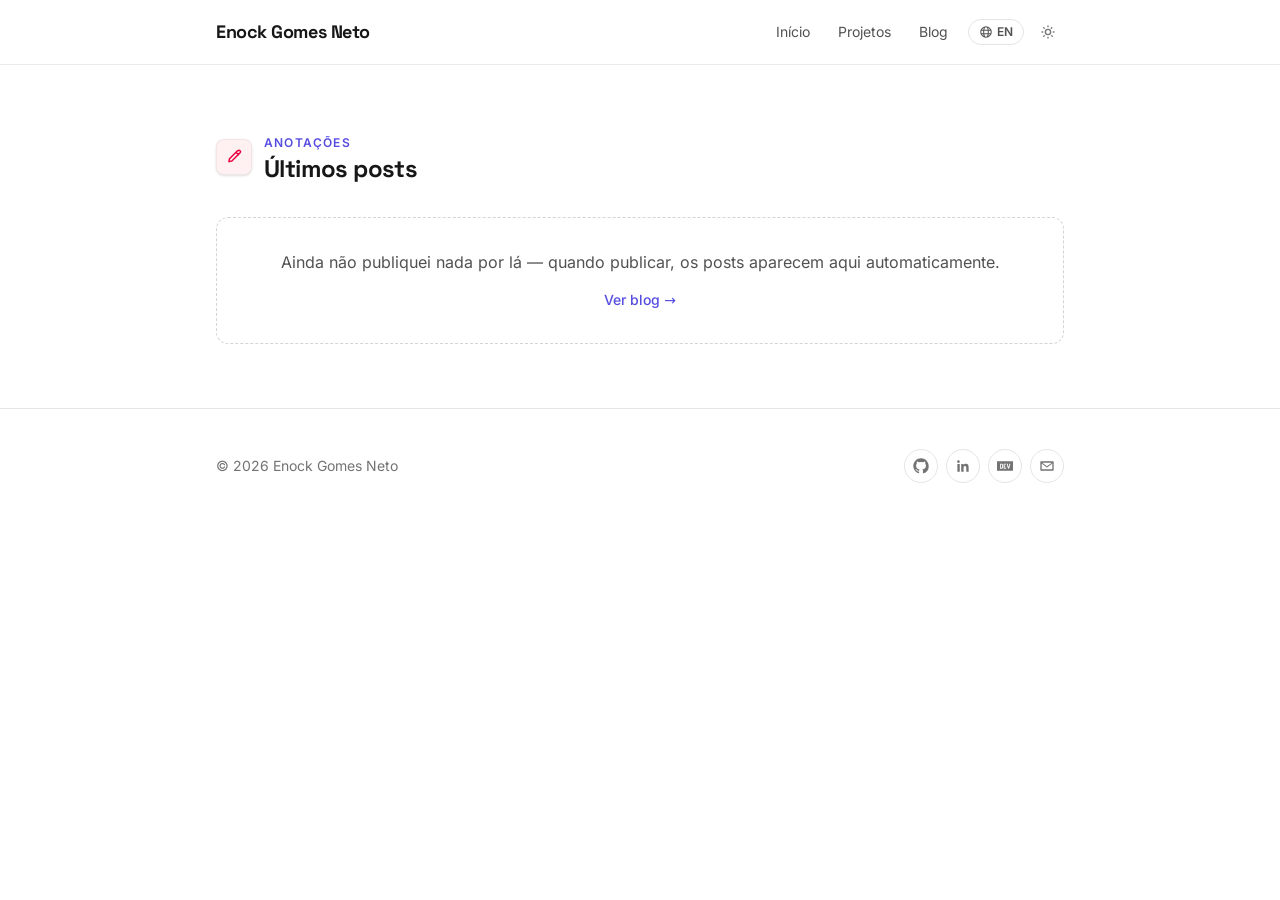
==== blog/index.html @ 39e0f2fa "Deploy from portfolio@a73ef502d7a053d2b38b566d6bc7d67a7b30d743 enocknt/portfolio@a73ef502d7a053d2b38" ====
<!DOCTYPE html><html lang="pt-BR"><head><meta charset="utf-8"><link rel="icon" type="image/svg+xml" href="/favicon.svg"><link rel="icon" href="/favicon.ico" sizes="any"><link rel="apple-touch-icon" href="/apple-touch-icon.png"><link rel="manifest" href="/manifest.json"><meta name="theme-color" content="#6C63FF"><meta name="viewport" content="width=device-width, initial-scale=1"><meta name="generator" content="Astro v7.0.9"><title>Últimos posts · Enock Gomes Neto</title><meta name="description" content="Engenheiro de Software com mais de 10 anos de experiência no desenvolvimento de soluções robustas em sistemas embarcados, Android, aplicações web e inteligência artificial. Atualmente atuo no desenvolvimento da TV 3.0 no Brasil, contribuindo para a próxima geração de interatividade e transmissão digital, baseada em padrões avançados e tecnologias de ponta."><link rel="canonical" href="https://enock.com.br/blog/"><link rel="alternate" hreflang="pt-BR" href="https://enock.com.br/blog/"><link rel="alternate" hreflang="en" href="https://enock.com.br/en/blog"><link rel="alternate" hreflang="x-default" href="https://enock.com.br/blog/"><meta property="og:type" content="website"><meta property="og:title" content="Últimos posts · Enock Gomes Neto"><meta property="og:description" content="Engenheiro de Software com mais de 10 anos de experiência no desenvolvimento de soluções robustas em sistemas embarcados, Android, aplicações web e inteligência artificial. Atualmente atuo no desenvolvimento da TV 3.0 no Brasil, contribuindo para a próxima geração de interatividade e transmissão digital, baseada em padrões avançados e tecnologias de ponta."><meta property="og:url" content="https://enock.com.br/"><meta property="og:image" content="https://enock.com.br/og-image.png"><meta property="og:image:width" content="1200"><meta property="og:image:height" content="630"><meta property="og:locale" content="pt_BR"><meta property="og:locale:alternate" content="en_US"><meta name="twitter:card" content="summary_large_image"><meta name="twitter:title" content="Últimos posts · Enock Gomes Neto"><meta name="twitter:description" content="Engenheiro de Software com mais de 10 anos de experiência no desenvolvimento de soluções robustas em sistemas embarcados, Android, aplicações web e inteligência artificial. Atualmente atuo no desenvolvimento da TV 3.0 no Brasil, contribuindo para a próxima geração de interatividade e transmissão digital, baseada em padrões avançados e tecnologias de ponta."><meta name="twitter:image" content="https://enock.com.br/og-image.png"><script type="application/ld+json">{"@context":"https://schema.org","@type":"Person","name":"Enock Gomes Neto","jobTitle":"Engenheiro de Software Master","description":"Engenheiro de Software com mais de 10 anos de experiência no desenvolvimento de soluções robustas em sistemas embarcados, Android, aplicações web e inteligência artificial. Atualmente atuo no desenvolvimento da TV 3.0 no Brasil, contribuindo para a próxima geração de interatividade e transmissão digital, baseada em padrões avançados e tecnologias de ponta.","url":"https://enock.com.br","image":"https://enock.com.br/avatar.webp","knowsAbout":["TV 3.0","Radiodifusão Digital","Sistemas Embarcados","Middleware Ginga","ATSC 3.0","ISDB-T","Android (NDK)","C++","Linux Embarcado","GStreamer","FFmpeg","Inteligência Artificial"],"worksFor":{"@type":"Organization","name":"MoPA Embedded Systems"},"alumniOf":[{"@type":"EducationalOrganization","name":"Universidade Federal do Rio Grande do Norte"},{"@type":"EducationalOrganization","name":"Universidade Estácio de Sá"},{"@type":"EducationalOrganization","name":"Descomplica Faculdade Digital"},{"@type":"EducationalOrganization","name":"Instituto Federal de Educação, Ciência e Tecnologia do Rio Grande do Norte"}],"sameAs":["https://github.com/enocknt","https://www.linkedin.com/in/enocknt/","https://dev.to/enocknt"],"address":{"@type":"PostalAddress","addressLocality":"Natal","addressRegion":"RN","addressCountry":"BR"}}</script><script type="application/ld+json">{"@context":"https://schema.org","@type":"WebSite","name":"Enock Gomes Neto","url":"https://enock.com.br","inLanguage":"pt-BR","author":{"@type":"Person","name":"Enock Gomes Neto","url":"https://enock.com.br"}}</script><script>
      const stored = localStorage.getItem('theme');
      const prefersDark = window.matchMedia('(prefers-color-scheme: dark)').matches;
      if (stored === 'dark' || (!stored && prefersDark)) {
        document.documentElement.classList.add('dark');
      }
    </script><link rel="stylesheet" href="/_astro/Layout.2CP1ScpZ.css"></head><body class="bg-white text-neutral-900 antialiased dark:bg-neutral-950 dark:text-neutral-100 transition-colors"><a href="#main-content" class="sr-only focus:not-sr-only focus:fixed focus:top-4 focus:left-4 focus:z-50 focus:rounded-full focus:bg-accent-500 focus:px-5 focus:py-2.5 focus:text-sm focus:font-medium focus:text-white">Pular para o conteúdo</a><header class="sticky top-0 z-50 border-b border-neutral-200/80 bg-white/75 backdrop-blur-md dark:border-neutral-800/80 dark:bg-neutral-950/75"><div class="mx-auto flex max-w-4xl items-center justify-between px-6 py-4"><a href="/" class="shrink-0 font-display text-lg font-bold tracking-tight whitespace-nowrap"><span class="sm:hidden">Enock</span><span class="hidden sm:inline">Enock Gomes Neto</span></a><nav class="flex items-center gap-1 text-sm"><a href="/" class="rounded-full px-3 py-1.5 transition-colors text-neutral-600 hover:bg-neutral-100 dark:text-neutral-400 dark:hover:bg-neutral-900">Início</a><a href="/projetos" class="rounded-full px-3 py-1.5 transition-colors text-neutral-600 hover:bg-neutral-100 dark:text-neutral-400 dark:hover:bg-neutral-900">Projetos</a><a href="/blog" class="rounded-full px-3 py-1.5 transition-colors text-neutral-600 hover:bg-neutral-100 dark:text-neutral-400 dark:hover:bg-neutral-900">Blog</a><a href="/en/blog" class="ml-1 flex items-center gap-1 rounded-full border border-neutral-200 px-2.5 py-1 text-xs font-semibold text-neutral-600 transition-colors hover:border-accent-300 hover:text-accent-600 dark:border-neutral-800 dark:text-neutral-400 dark:hover:border-accent-800 dark:hover:text-accent-400"><svg xmlns="http://www.w3.org/2000/svg" viewBox="0 0 24 24" fill="none" stroke="currentColor" stroke-width="1.75" class="h-3.5 w-3.5"><path stroke-linecap="round" stroke-linejoin="round" d="M12 21a9 9 0 1 0 0-18 9 9 0 0 0 0 18Zm0 0c-2.2 0-4-4.03-4-9s1.8-9 4-9 4 4.03 4 9-1.8 9-4 9ZM3.3 9h17.4M3.3 15h17.4"></path></svg>EN</a><button id="theme-toggle" type="button" aria-label="Alternar tema" class="ml-1 cursor-pointer rounded-full p-2 text-neutral-500 hover:bg-neutral-100 dark:text-neutral-400 dark:hover:bg-neutral-900"><svg xmlns="http://www.w3.org/2000/svg" viewBox="0 0 24 24" fill="none" stroke="currentColor" stroke-width="2" class="h-4 w-4 dark:hidden"><path stroke-linecap="round" stroke-linejoin="round" d="M12 3v1m0 16v1m9-9h-1M4 12H3m15.36 6.36-.7-.7M6.34 6.34l-.7-.7m12.02 0-.7.7M6.34 17.66l-.7.7M16 12a4 4 0 1 1-8 0 4 4 0 0 1 8 0Z"></path></svg><svg xmlns="http://www.w3.org/2000/svg" viewBox="0 0 24 24" fill="none" stroke="currentColor" stroke-width="2" class="hidden h-4 w-4 dark:block"><path stroke-linecap="round" stroke-linejoin="round" d="M21 12.79A9 9 0 1 1 11.21 3 7 7 0 0 0 21 12.79Z"></path></svg></button></nav></div></header><script>
  document.getElementById('theme-toggle')?.addEventListener('click', () => {
    const isDark = document.documentElement.classList.toggle('dark');
    localStorage.setItem('theme', isDark ? 'dark' : 'light');
  });
</script><main id="main-content" class="mx-auto max-w-4xl px-6 py-12 sm:py-16"><div class="flex items-center gap-3"><span class="flex h-9 w-9 shrink-0 items-center justify-center rounded-lg shadow-sm ring-1 ring-inset ring-black/5 dark:ring-white/10 bg-rose-50 text-rose-600 dark:bg-rose-900/30 dark:text-rose-400"><svg xmlns="http://www.w3.org/2000/svg" viewBox="0 0 24 24" fill="none" stroke="currentColor" stroke-width="1.75" stroke-linecap="round" stroke-linejoin="round" class="h-5 w-5"><path d="M16.86 4.49a1.75 1.75 0 0 1 2.475 2.474l-9.9 9.9-3.535.707.707-3.536 9.9-9.9Z M14.75 6.6l2.65 2.65"></path></svg></span><div><span class="text-xs font-semibold uppercase tracking-widest text-accent-600 dark:text-accent-400">Anotações</span><h1 class="font-display text-2xl font-bold tracking-tight">Últimos posts</h1></div></div><div class="mt-8 rounded-xl border border-dashed border-neutral-300 p-8 text-center dark:border-neutral-700"><p class="text-neutral-600 dark:text-neutral-400">Ainda não publiquei nada por lá — quando publicar, os posts aparecem aqui automaticamente.</p><a href="https://dev.to/enocknt" target="_blank" rel="noopener" class="mt-4 inline-flex items-center gap-1.5 text-sm font-medium text-accent-600 hover:text-accent-700 dark:text-accent-400">Ver blog →</a></div></main><footer class="border-t border-neutral-200 dark:border-neutral-800"><div class="mx-auto flex max-w-4xl flex-col items-center gap-4 px-6 py-10 text-sm text-neutral-500 dark:text-neutral-400 sm:flex-row sm:justify-between"><p>© 2026 Enock Gomes Neto</p><div class="flex items-center gap-2 "><a href="https://github.com/enocknt" target="_blank" rel="me noopener" aria-label="GitHub" class="flex cursor-pointer items-center justify-center rounded-full border border-neutral-200 p-2 text-neutral-500 transition-all hover:-translate-y-0.5 hover:scale-110 hover:border-accent-300 hover:bg-accent-50 hover:text-accent-600 dark:border-neutral-800 dark:text-neutral-400 dark:hover:border-accent-800 dark:hover:bg-accent-900/30 dark:hover:text-accent-400"><svg xmlns="http://www.w3.org/2000/svg" viewBox="0 0 24 24" fill="currentColor" class="h-4 w-4"><path d="M12 .5C5.65.5.5 5.65.5 12c0 5.09 3.29 9.4 7.86 10.93.57.1.78-.25.78-.55 0-.27-.01-1.17-.02-2.12-3.2.7-3.88-1.36-3.88-1.36-.52-1.34-1.28-1.7-1.28-1.7-1.04-.72.08-.7.08-.7 1.16.08 1.77 1.2 1.77 1.2 1.03 1.78 2.7 1.26 3.36.96.1-.75.4-1.26.73-1.55-2.55-.29-5.24-1.28-5.24-5.7 0-1.26.45-2.29 1.19-3.09-.12-.29-.52-1.46.11-3.05 0 0 .97-.31 3.18 1.18a11 11 0 0 1 5.8 0c2.2-1.49 3.17-1.18 3.17-1.18.63 1.6.23 2.76.11 3.05.74.8 1.19 1.83 1.19 3.09 0 4.43-2.7 5.4-5.27 5.69.42.36.78 1.08.78 2.18 0 1.57-.01 2.83-.01 3.22 0 .3.2.66.79.55A10.52 10.52 0 0 0 23.5 12C23.5 5.65 18.35.5 12 .5Z"></path></svg></a><a href="https://www.linkedin.com/in/enocknt/" target="_blank" rel="me noopener" aria-label="LinkedIn" class="flex cursor-pointer items-center justify-center rounded-full border border-neutral-200 p-2 text-neutral-500 transition-all hover:-translate-y-0.5 hover:scale-110 hover:border-accent-300 hover:bg-accent-50 hover:text-accent-600 dark:border-neutral-800 dark:text-neutral-400 dark:hover:border-accent-800 dark:hover:bg-accent-900/30 dark:hover:text-accent-400"><svg xmlns="http://www.w3.org/2000/svg" viewBox="0 0 24 24" fill="currentColor" class="h-4 w-4"><path d="M20.45 20.45h-3.56v-5.57c0-1.33-.03-3.04-1.85-3.04-1.86 0-2.14 1.45-2.14 2.94v5.67H9.34V9h3.42v1.56h.05c.48-.9 1.64-1.85 3.38-1.85 3.6 0 4.27 2.37 4.27 5.46v6.28ZM5.34 7.43a2.07 2.07 0 1 1 0-4.13 2.07 2.07 0 0 1 0 4.13ZM7.12 20.45H3.56V9h3.56v11.45Z"></path></svg></a><a href="https://dev.to/enocknt" target="_blank" rel="me noopener" aria-label="Blog" class="flex cursor-pointer items-center justify-center rounded-full border border-neutral-200 p-2 text-neutral-500 transition-all hover:-translate-y-0.5 hover:scale-110 hover:border-accent-300 hover:bg-accent-50 hover:text-accent-600 dark:border-neutral-800 dark:text-neutral-400 dark:hover:border-accent-800 dark:hover:bg-accent-900/30 dark:hover:text-accent-400"><svg xmlns="http://www.w3.org/2000/svg" viewBox="0 0 24 24" fill="currentColor" class="h-4 w-4"><path d="M7.42 10.05c-.18-.16-.46-.23-.84-.23H6l.02 2.44.04 2.45.56-.02c.41 0 .63-.07.83-.26.24-.24.26-.36.26-2.2 0-1.91-.02-1.96-.29-2.18zM0 4.94v14.12h24V4.94H0zM8.56 15.3c-.44.58-1.06.77-2.53.77H4.71V8.53h1.4c1.67 0 2.16.18 2.6.9.27.43.29.6.32 2.57.05 2.23-.02 2.73-.47 3.3zm5.09-5.47h-2.47v1.77h1.52v1.28l-.72.04-.75.03v1.77l1.22.03 1.2.04v1.28h-1.6c-1.53 0-1.6-.01-1.87-.3l-.3-.28v-3.16c0-3.02.01-3.18.25-3.48.23-.31.25-.31 1.88-.31h1.64v1.3zm4.68 5.45c-.17.43-.64.79-1 .79-.18 0-.45-.15-.67-.39-.32-.32-.45-.63-.82-2.08l-.9-3.39-.45-1.67h.76c.4 0 .75.02.75.05 0 .06 1.16 4.54 1.26 4.83.04.15.32-.7.73-2.3l.66-2.52.74-.04c.4-.02.73 0 .73.04 0 .14-1.67 6.38-1.8 6.68z"></path></svg></a><button type="button" aria-label="E-mail" data-email-open data-email-user="enocknt" data-email-domain="gmail.com" class="flex cursor-pointer items-center justify-center rounded-full border border-neutral-200 p-2 text-neutral-500 transition-all hover:-translate-y-0.5 hover:scale-110 hover:border-accent-300 hover:bg-accent-50 hover:text-accent-600 dark:border-neutral-800 dark:text-neutral-400 dark:hover:border-accent-800 dark:hover:bg-accent-900/30 dark:hover:text-accent-400"><svg xmlns="http://www.w3.org/2000/svg" viewBox="0 0 24 24" fill="currentColor" class="h-4 w-4"><path d="M3 5h18a1 1 0 0 1 1 1v12a1 1 0 0 1-1 1H3a1 1 0 0 1-1-1V6a1 1 0 0 1 1-1Zm1.7 2 7.3 5.5L19.3 7H4.7Zm-.7 1.4V17h16V8.4l-7.4 5.6a1 1 0 0 1-1.2 0L4 8.4Z"></path></svg></button></div></div></footer><button id="back-to-top" type="button" aria-label="Back to top" class="fixed bottom-6 right-6 z-40 flex h-10 w-10 translate-y-4 cursor-pointer items-center justify-center rounded-full opacity-0 shadow-lg transition-all duration-300 pointer-events-none bg-neutral-900 text-white dark:bg-white dark:text-neutral-900"><svg xmlns="http://www.w3.org/2000/svg" viewBox="0 0 24 24" fill="none" stroke="currentColor" stroke-width="2" stroke-linecap="round" stroke-linejoin="round" class="h-4 w-4"><path d="M12 19V5m0 0-6 6m6-6 6 6"></path></svg></button><script>
  const btn = document.getElementById('back-to-top');
  if (btn) {
    const toggle = () => {
      const show = window.scrollY > 480;
      btn.classList.toggle('opacity-0', !show);
      btn.classList.toggle('pointer-events-none', !show);
      btn.classList.toggle('translate-y-4', !show);
      btn.classList.toggle('translate-y-0', show);
    };
    window.addEventListener('scroll', toggle, { passive: true });
    toggle();
    btn.addEventListener('click', () => window.scrollTo({ top: 0, behavior: 'smooth' }));
  }
</script><script>
      const revealEls = document.querySelectorAll('[data-reveal]');
      if ('IntersectionObserver' in window && revealEls.length) {
        const observer = new IntersectionObserver(
          (entries) => {
            for (const entry of entries) {
              if (entry.isIntersecting) {
                entry.target.classList.add('is-visible');
                observer.unobserve(entry.target);
              }
            }
          },
          { threshold: 0.1, rootMargin: '0px 0px -60px 0px' }
        );
        revealEls.forEach((el) => observer.observe(el));
      } else {
        revealEls.forEach((el) => el.classList.add('is-visible'));
      }
    </script><script>
      // Email is never written into the HTML as a plain mailto: link (keeps it out of
      // static-scraper reach) — it's assembled from data attributes only on click.
      document.querySelectorAll('[data-email-open]').forEach((el) => {
        el.addEventListener('click', () => {
          const user = el.getAttribute('data-email-user');
          const domain = el.getAttribute('data-email-domain');
          if (user && domain) window.location.href = `mailto:${user}@${domain}`;
        });
      });
    </script><script>(function(){const domain = "enock.com.br";

      // Only count visits on the real production domain, not local dev/preview builds.
      if (location.hostname === domain) {
        const s = document.createElement('script');
        s.async = true;
        s.src = '//gc.zgo.at/count.js';
        s.setAttribute('data-goatcounter', 'https://enocknt.goatcounter.com/count');
        document.body.appendChild(s);
      }
    })();</script></body></html>
---- _astro/Layout.2CP1ScpZ.css ----
/*! tailwindcss v4.3.2 | MIT License | https://tailwindcss.com */
@layer properties{@supports (((-webkit-hyphens:none)) and (not (margin-trim:inline))) or ((-moz-orient:inline) and (not (color:rgb(from red r g b)))){*,:before,:after,::backdrop{--tw-translate-x:0;--tw-translate-y:0;--tw-translate-z:0;--tw-space-y-reverse:0;--tw-border-style:solid;--tw-gradient-position:initial;--tw-gradient-from:#0000;--tw-gradient-via:#0000;--tw-gradient-to:#0000;--tw-gradient-stops:initial;--tw-gradient-via-stops:initial;--tw-gradient-from-position:0%;--tw-gradient-via-position:50%;--tw-gradient-to-position:100%;--tw-leading:initial;--tw-font-weight:initial;--tw-tracking:initial;--tw-shadow:0 0 #0000;--tw-shadow-color:initial;--tw-shadow-alpha:100%;--tw-inset-shadow:0 0 #0000;--tw-inset-shadow-color:initial;--tw-inset-shadow-alpha:100%;--tw-ring-color:initial;--tw-ring-shadow:0 0 #0000;--tw-inset-ring-color:initial;--tw-inset-ring-shadow:0 0 #0000;--tw-ring-inset:initial;--tw-ring-offset-width:0px;--tw-ring-offset-color:#fff;--tw-ring-offset-shadow:0 0 #0000;--tw-outline-style:solid;--tw-blur:initial;--tw-brightness:initial;--tw-contrast:initial;--tw-grayscale:initial;--tw-hue-rotate:initial;--tw-invert:initial;--tw-opacity:initial;--tw-saturate:initial;--tw-sepia:initial;--tw-drop-shadow:initial;--tw-drop-shadow-color:initial;--tw-drop-shadow-alpha:100%;--tw-drop-shadow-size:initial;--tw-backdrop-blur:initial;--tw-backdrop-brightness:initial;--tw-backdrop-contrast:initial;--tw-backdrop-grayscale:initial;--tw-backdrop-hue-rotate:initial;--tw-backdrop-invert:initial;--tw-backdrop-opacity:initial;--tw-backdrop-saturate:initial;--tw-backdrop-sepia:initial;--tw-duration:initial;--tw-scale-x:1;--tw-scale-y:1;--tw-scale-z:1}}}@layer theme{:root,:host{--font-sans:"Inter Variable", ui-sans-serif, system-ui, sans-serif;--font-mono:ui-monospace, SFMono-Regular, Menlo, Monaco, Consolas, "Liberation Mono", "Courier New", monospace;--color-amber-50:oklch(98.7% .022 95.277);--color-amber-400:oklch(82.8% .189 84.429);--color-amber-500:oklch(76.9% .188 70.08);--color-amber-600:oklch(66.6% .179 58.318);--color-amber-900:oklch(41.4% .112 45.904);--color-emerald-50:oklch(97.9% .021 166.113);--color-emerald-200:oklch(90.5% .093 164.15);--color-emerald-300:oklch(84.5% .143 164.978);--color-emerald-400:oklch(76.5% .177 163.223);--color-emerald-600:oklch(59.6% .145 163.225);--color-emerald-700:oklch(50.8% .118 165.612);--color-emerald-800:oklch(43.2% .095 166.913);--color-emerald-900:oklch(37.8% .077 168.94);--color-sky-50:oklch(97.7% .013 236.62);--color-sky-300:oklch(82.8% .111 230.318);--color-sky-400:oklch(74.6% .16 232.661);--color-sky-500:oklch(68.5% .169 237.323);--color-sky-600:oklch(58.8% .158 241.966);--color-sky-900:oklch(39.1% .09 240.876);--color-violet-50:oklch(96.9% .016 293.756);--color-violet-400:oklch(70.2% .183 293.541);--color-violet-600:oklch(54.1% .281 293.009);--color-violet-900:oklch(38% .189 293.745);--color-rose-50:oklch(96.9% .015 12.422);--color-rose-200:oklch(89.2% .058 10.001);--color-rose-400:oklch(71.2% .194 13.428);--color-rose-600:oklch(58.6% .253 17.585);--color-rose-800:oklch(45.5% .188 13.697);--color-rose-900:oklch(41% .159 10.272);--color-neutral-100:oklch(97% 0 0);--color-neutral-200:oklch(92.2% 0 0);--color-neutral-300:oklch(87% 0 0);--color-neutral-400:oklch(70.8% 0 0);--color-neutral-500:oklch(55.6% 0 0);--color-neutral-600:oklch(43.9% 0 0);--color-neutral-700:oklch(37.1% 0 0);--color-neutral-800:oklch(26.9% 0 0);--color-neutral-900:oklch(20.5% 0 0);--color-neutral-950:oklch(14.5% 0 0);--color-black:#000;--color-white:#fff;--spacing:.25rem;--container-md:28rem;--container-xl:36rem;--container-2xl:42rem;--container-4xl:56rem;--text-xs:.75rem;--text-xs--line-height:calc(1 / .75);--text-sm:.875rem;--text-sm--line-height:calc(1.25 / .875);--text-lg:1.125rem;--text-lg--line-height:calc(1.75 / 1.125);--text-2xl:1.5rem;--text-2xl--line-height:calc(2 / 1.5);--text-4xl:2.25rem;--text-4xl--line-height:calc(2.5 / 2.25);--text-5xl:3rem;--text-5xl--line-height:1;--text-6xl:3.75rem;--text-6xl--line-height:1;--font-weight-medium:500;--font-weight-semibold:600;--font-weight-bold:700;--tracking-tight:-.025em;--tracking-widest:.1em;--leading-relaxed:1.625;--radius-md:.375rem;--radius-lg:.5rem;--radius-xl:.75rem;--blur-md:12px;--blur-xl:24px;--blur-3xl:64px;--default-transition-duration:.15s;--default-transition-timing-function:cubic-bezier(.4, 0, .2, 1);--default-font-family:var(--font-sans);--default-mono-font-family:var(--font-mono);--font-display:"Space Grotesk Variable", ui-sans-serif, system-ui, sans-serif;--color-accent-50:#f2f1fe;--color-accent-200:#cbc7fb;--color-accent-300:#a89ff7;--color-accent-400:#8b7ff5;--color-accent-500:#6c63ff;--color-accent-600:#564ce0;--color-accent-700:#453ab3;--color-accent-800:#362e8a;--color-accent-900:#292266}}@layer base{*,:after,:before,::backdrop{box-sizing:border-box;border:0 solid;margin:0;padding:0}::file-selector-button{box-sizing:border-box;border:0 solid;margin:0;padding:0}html,:host{-webkit-text-size-adjust:100%;tab-size:4;line-height:1.5;font-family:var(--default-font-family,ui-sans-serif, system-ui, sans-serif, "Apple Color Emoji", "Segoe UI Emoji", "Segoe UI Symbol", "Noto Color Emoji");font-feature-settings:var(--default-font-feature-settings,normal);font-variation-settings:var(--default-font-variation-settings,normal);-webkit-tap-highlight-color:transparent}hr{height:0;color:inherit;border-top-width:1px}abbr:where([title]){text-decoration:underline dotted}h1,h2,h3,h4,h5,h6{font-size:inherit;font-weight:inherit}a{color:inherit;-webkit-text-decoration:inherit;-webkit-text-decoration:inherit;-webkit-text-decoration:inherit;text-decoration:inherit}b,strong{font-weight:bolder}code,kbd,samp,pre{font-family:var(--default-mono-font-family,ui-monospace, SFMono-Regular, Menlo, Monaco, Consolas, "Liberation Mono", "Courier New", monospace);font-feature-settings:var(--default-mono-font-feature-settings,normal);font-variation-settings:var(--default-mono-font-variation-settings,normal);font-size:1em}small{font-size:80%}sub,sup{vertical-align:baseline;font-size:75%;line-height:0;position:relative}sub{bottom:-.25em}sup{top:-.5em}table{text-indent:0;border-color:inherit;border-collapse:collapse}:-moz-focusring{outline:auto}progress{vertical-align:baseline}summary{display:list-item}ol,ul,menu{list-style:none}img,svg,video,canvas,audio,iframe,embed,object{vertical-align:middle;display:block}img,video{max-width:100%;height:auto}button,input,select,optgroup,textarea{font:inherit;font-feature-settings:inherit;font-variation-settings:inherit;letter-spacing:inherit;color:inherit;opacity:1;background-color:#0000;border-radius:0}::file-selector-button{font:inherit;font-feature-settings:inherit;font-variation-settings:inherit;letter-spacing:inherit;color:inherit;opacity:1;background-color:#0000;border-radius:0}:where(select:is([multiple],[size])) optgroup{font-weight:bolder}:where(select:is([multiple],[size])) optgroup option{padding-inline-start:20px}::file-selector-button{margin-inline-end:4px}::placeholder{opacity:1}@supports (not ((-webkit-appearance:-apple-pay-button))) or (contain-intrinsic-size:1px){::placeholder{color:currentColor}@supports (color:color-mix(in lab, red, red)){::placeholder{color:color-mix(in oklab, currentcolor 50%, transparent)}}}textarea{resize:vertical}::-webkit-search-decoration{-webkit-appearance:none}::-webkit-date-and-time-value{min-height:1lh;text-align:inherit}::-webkit-datetime-edit{display:inline-flex}::-webkit-datetime-edit-fields-wrapper{padding:0}::-webkit-datetime-edit{padding-block:0}::-webkit-datetime-edit-year-field{padding-block:0}::-webkit-datetime-edit-month-field{padding-block:0}::-webkit-datetime-edit-day-field{padding-block:0}::-webkit-datetime-edit-hour-field{padding-block:0}::-webkit-datetime-edit-minute-field{padding-block:0}::-webkit-datetime-edit-second-field{padding-block:0}::-webkit-datetime-edit-millisecond-field{padding-block:0}::-webkit-datetime-edit-meridiem-field{padding-block:0}::-webkit-calendar-picker-indicator{line-height:1}:-moz-ui-invalid{box-shadow:none}button,input:where([type=button],[type=reset],[type=submit]){appearance:button}::file-selector-button{appearance:button}::-webkit-inner-spin-button{height:auto}::-webkit-outer-spin-button{height:auto}[hidden]:where(:not([hidden=until-found])){display:none!important}}@layer components;@layer utilities{.pointer-events-none{pointer-events:none}.sr-only{clip-path:inset(50%);white-space:nowrap;border-width:0;width:1px;height:1px;margin:-1px;padding:0;position:absolute;overflow:hidden}.absolute{position:absolute}.fixed{position:fixed}.relative{position:relative}.static{position:static}.sticky{position:sticky}.-inset-2{inset:calc(var(--spacing) * -2)}.inset-0{inset:0}.-top-20{top:calc(var(--spacing) * -20)}.top-0{top:0}.top-1\.5{top:calc(var(--spacing) * 1.5)}.top-10{top:calc(var(--spacing) * 10)}.right-0{right:0}.right-6{right:calc(var(--spacing) * 6)}.bottom-0{bottom:0}.bottom-6{bottom:calc(var(--spacing) * 6)}.-left-\[7px\]{left:-7px}.left-0{left:0}.-z-10{z-index:calc(10 * -1)}.z-40{z-index:40}.z-50{z-index:50}.mx-auto{margin-inline:auto}.mt-0\.5{margin-top:calc(var(--spacing) * .5)}.mt-1{margin-top:var(--spacing)}.mt-2{margin-top:calc(var(--spacing) * 2)}.mt-3{margin-top:calc(var(--spacing) * 3)}.mt-4{margin-top:calc(var(--spacing) * 4)}.mt-5{margin-top:calc(var(--spacing) * 5)}.mt-6{margin-top:calc(var(--spacing) * 6)}.mt-8{margin-top:calc(var(--spacing) * 8)}.mt-20{margin-top:calc(var(--spacing) * 20)}.mr-2{margin-right:calc(var(--spacing) * 2)}.mb-4{margin-bottom:calc(var(--spacing) * 4)}.ml-1{margin-left:var(--spacing)}.ml-2{margin-left:calc(var(--spacing) * 2)}.ml-auto{margin-left:auto}.line-clamp-2{-webkit-line-clamp:2;-webkit-box-orient:vertical;display:-webkit-box;overflow:hidden}.line-clamp-3{-webkit-line-clamp:3;-webkit-box-orient:vertical;display:-webkit-box;overflow:hidden}.block{display:block}.contents{display:contents}.flex{display:flex}.grid{display:grid}.hidden{display:none}.inline-flex{display:inline-flex}.h-3{height:calc(var(--spacing) * 3)}.h-3\.5{height:calc(var(--spacing) * 3.5)}.h-4{height:calc(var(--spacing) * 4)}.h-5{height:calc(var(--spacing) * 5)}.h-6{height:calc(var(--spacing) * 6)}.h-8{height:calc(var(--spacing) * 8)}.h-9{height:calc(var(--spacing) * 9)}.h-10{height:calc(var(--spacing) * 10)}.h-24{height:calc(var(--spacing) * 24)}.h-56{height:calc(var(--spacing) * 56)}.h-72{height:calc(var(--spacing) * 72)}.h-full{height:100%}.w-0\.5{width:calc(var(--spacing) * .5)}.w-3{width:calc(var(--spacing) * 3)}.w-3\.5{width:calc(var(--spacing) * 3.5)}.w-4{width:calc(var(--spacing) * 4)}.w-5{width:calc(var(--spacing) * 5)}.w-6{width:calc(var(--spacing) * 6)}.w-8{width:calc(var(--spacing) * 8)}.w-9{width:calc(var(--spacing) * 9)}.w-10{width:calc(var(--spacing) * 10)}.w-24{width:calc(var(--spacing) * 24)}.w-56{width:calc(var(--spacing) * 56)}.w-72{width:calc(var(--spacing) * 72)}.w-full{width:100%}.w-px{width:1px}.max-w-2xl{max-width:var(--container-2xl)}.max-w-4xl{max-width:var(--container-4xl)}.max-w-md{max-width:var(--container-md)}.max-w-xl{max-width:var(--container-xl)}.min-w-0{min-width:0}.flex-1{flex:1}.shrink-0{flex-shrink:0}.translate-y-0{--tw-translate-y:0;translate:var(--tw-translate-x) var(--tw-translate-y)}.translate-y-4{--tw-translate-y:calc(var(--spacing) * 4);translate:var(--tw-translate-x) var(--tw-translate-y)}.cursor-pointer{cursor:pointer}.list-disc{list-style-type:disc}.flex-col{flex-direction:column}.flex-col-reverse{flex-direction:column-reverse}.flex-wrap{flex-wrap:wrap}.items-baseline{align-items:baseline}.items-center{align-items:center}.items-start{align-items:flex-start}.justify-between{justify-content:space-between}.justify-center{justify-content:center}.gap-1{gap:var(--spacing)}.gap-1\.5{gap:calc(var(--spacing) * 1.5)}.gap-2{gap:calc(var(--spacing) * 2)}.gap-3{gap:calc(var(--spacing) * 3)}.gap-4{gap:calc(var(--spacing) * 4)}.gap-6{gap:calc(var(--spacing) * 6)}.gap-8{gap:calc(var(--spacing) * 8)}:where(.space-y-1\.5>:not(:last-child)){--tw-space-y-reverse:0;margin-block-start:calc(calc(var(--spacing) * 1.5) * var(--tw-space-y-reverse));margin-block-end:calc(calc(var(--spacing) * 1.5) * calc(1 - var(--tw-space-y-reverse)))}:where(.space-y-4>:not(:last-child)){--tw-space-y-reverse:0;margin-block-start:calc(calc(var(--spacing) * 4) * var(--tw-space-y-reverse));margin-block-end:calc(calc(var(--spacing) * 4) * calc(1 - var(--tw-space-y-reverse)))}:where(.space-y-6>:not(:last-child)){--tw-space-y-reverse:0;margin-block-start:calc(calc(var(--spacing) * 6) * var(--tw-space-y-reverse));margin-block-end:calc(calc(var(--spacing) * 6) * calc(1 - var(--tw-space-y-reverse)))}.gap-x-4{column-gap:calc(var(--spacing) * 4)}.gap-y-2{row-gap:calc(var(--spacing) * 2)}.overflow-hidden{overflow:hidden}.rounded-full{border-radius:3.40282e38px}.rounded-lg{border-radius:var(--radius-lg)}.rounded-md{border-radius:var(--radius-md)}.rounded-xl{border-radius:var(--radius-xl)}.border{border-style:var(--tw-border-style);border-width:1px}.border-t{border-top-style:var(--tw-border-style);border-top-width:1px}.border-r{border-right-style:var(--tw-border-style);border-right-width:1px}.border-b{border-bottom-style:var(--tw-border-style);border-bottom-width:1px}.border-l-4{border-left-style:var(--tw-border-style);border-left-width:4px}.border-dashed{--tw-border-style:dashed;border-style:dashed}.border-neutral-200{border-color:var(--color-neutral-200)}.border-neutral-200\/80{border-color:#e5e5e5cc}@supports (color:color-mix(in lab, red, red)){.border-neutral-200\/80{border-color:color-mix(in oklab, var(--color-neutral-200) 80%, transparent)}}.border-neutral-300{border-color:var(--color-neutral-300)}.border-l-accent-400{border-left-color:var(--color-accent-400)}.border-l-amber-400{border-left-color:var(--color-amber-400)}.border-l-sky-400{border-left-color:var(--color-sky-400)}.bg-accent-50{background-color:var(--color-accent-50)}.bg-accent-400\/30{background-color:#8b7ff54d}@supports (color:color-mix(in lab, red, red)){.bg-accent-400\/30{background-color:color-mix(in oklab, var(--color-accent-400) 30%, transparent)}}.bg-accent-400\/40{background-color:#8b7ff566}@supports (color:color-mix(in lab, red, red)){.bg-accent-400\/40{background-color:color-mix(in oklab, var(--color-accent-400) 40%, transparent)}}.bg-accent-500{background-color:var(--color-accent-500)}.bg-accent-600{background-color:var(--color-accent-600)}.bg-amber-50{background-color:var(--color-amber-50)}.bg-amber-500{background-color:var(--color-amber-500)}.bg-emerald-50{background-color:var(--color-emerald-50)}.bg-neutral-100{background-color:var(--color-neutral-100)}.bg-neutral-200{background-color:var(--color-neutral-200)}.bg-neutral-300{background-color:var(--color-neutral-300)}.bg-neutral-900{background-color:var(--color-neutral-900)}.bg-rose-50{background-color:var(--color-rose-50)}.bg-sky-50{background-color:var(--color-sky-50)}.bg-sky-300\/30{background-color:#77d4ff4d}@supports (color:color-mix(in lab, red, red)){.bg-sky-300\/30{background-color:color-mix(in oklab, var(--color-sky-300) 30%, transparent)}}.bg-sky-500{background-color:var(--color-sky-500)}.bg-violet-50{background-color:var(--color-violet-50)}.bg-white{background-color:var(--color-white)}.bg-white\/75{background-color:#ffffffbf}@supports (color:color-mix(in lab, red, red)){.bg-white\/75{background-color:color-mix(in oklab, var(--color-white) 75%, transparent)}}.bg-gradient-to-b{--tw-gradient-position:to bottom in oklab;background-image:linear-gradient(var(--tw-gradient-stops))}.bg-gradient-to-r{--tw-gradient-position:to right in oklab;background-image:linear-gradient(var(--tw-gradient-stops))}.\[background-image\:radial-gradient\(circle\,rgba\(0\,0\,0\,0\.07\)_1px\,transparent_1px\)\]{background-image:radial-gradient(circle,#00000012 1px,#0000 1px)}.from-accent-400{--tw-gradient-from:var(--color-accent-400);--tw-gradient-stops:var(--tw-gradient-via-stops,var(--tw-gradient-position), var(--tw-gradient-from) var(--tw-gradient-from-position), var(--tw-gradient-to) var(--tw-gradient-to-position))}.from-accent-600{--tw-gradient-from:var(--color-accent-600);--tw-gradient-stops:var(--tw-gradient-via-stops,var(--tw-gradient-position), var(--tw-gradient-from) var(--tw-gradient-from-position), var(--tw-gradient-to) var(--tw-gradient-to-position))}.via-neutral-200{--tw-gradient-via:var(--color-neutral-200);--tw-gradient-via-stops:var(--tw-gradient-position), var(--tw-gradient-from) var(--tw-gradient-from-position), var(--tw-gradient-via) var(--tw-gradient-via-position), var(--tw-gradient-to) var(--tw-gradient-to-position);--tw-gradient-stops:var(--tw-gradient-via-stops)}.to-neutral-200{--tw-gradient-to:var(--color-neutral-200);--tw-gradient-stops:var(--tw-gradient-via-stops,var(--tw-gradient-position), var(--tw-gradient-from) var(--tw-gradient-from-position), var(--tw-gradient-to) var(--tw-gradient-to-position))}.to-sky-500{--tw-gradient-to:var(--color-sky-500);--tw-gradient-stops:var(--tw-gradient-via-stops,var(--tw-gradient-position), var(--tw-gradient-from) var(--tw-gradient-from-position), var(--tw-gradient-to) var(--tw-gradient-to-position))}.\[mask-image\:radial-gradient\(ellipse_60\%_50\%_at_50\%_0\%\,black\,transparent\)\]{mask-image:radial-gradient(60% 50% at 50% 0,#000,#0000)}.\[background-size\:20px_20px\]{background-size:20px 20px}.bg-clip-text{background-clip:text}.object-contain{object-fit:contain}.p-1{padding:var(--spacing)}.p-1\.5{padding:calc(var(--spacing) * 1.5)}.p-2{padding:calc(var(--spacing) * 2)}.p-4{padding:calc(var(--spacing) * 4)}.p-5{padding:calc(var(--spacing) * 5)}.p-6{padding:calc(var(--spacing) * 6)}.p-8{padding:calc(var(--spacing) * 8)}.px-2{padding-inline:calc(var(--spacing) * 2)}.px-2\.5{padding-inline:calc(var(--spacing) * 2.5)}.px-3{padding-inline:calc(var(--spacing) * 3)}.px-5{padding-inline:calc(var(--spacing) * 5)}.px-6{padding-inline:calc(var(--spacing) * 6)}.py-0\.5{padding-block:calc(var(--spacing) * .5)}.py-1{padding-block:var(--spacing)}.py-1\.5{padding-block:calc(var(--spacing) * 1.5)}.py-2\.5{padding-block:calc(var(--spacing) * 2.5)}.py-4{padding-block:calc(var(--spacing) * 4)}.py-10{padding-block:calc(var(--spacing) * 10)}.py-12{padding-block:calc(var(--spacing) * 12)}.py-16{padding-block:calc(var(--spacing) * 16)}.pr-3{padding-right:calc(var(--spacing) * 3)}.pl-2{padding-left:calc(var(--spacing) * 2)}.pl-4{padding-left:calc(var(--spacing) * 4)}.pl-6{padding-left:calc(var(--spacing) * 6)}.text-center{text-align:center}.font-display{font-family:var(--font-display)}.text-2xl{font-size:var(--text-2xl);line-height:var(--tw-leading,var(--text-2xl--line-height))}.text-4xl{font-size:var(--text-4xl);line-height:var(--tw-leading,var(--text-4xl--line-height))}.text-6xl{font-size:var(--text-6xl);line-height:var(--tw-leading,var(--text-6xl--line-height))}.text-lg{font-size:var(--text-lg);line-height:var(--tw-leading,var(--text-lg--line-height))}.text-sm{font-size:var(--text-sm);line-height:var(--tw-leading,var(--text-sm--line-height))}.text-xs{font-size:var(--text-xs);line-height:var(--tw-leading,var(--text-xs--line-height))}.leading-relaxed{--tw-leading:var(--leading-relaxed);line-height:var(--leading-relaxed)}.font-bold{--tw-font-weight:var(--font-weight-bold);font-weight:var(--font-weight-bold)}.font-medium{--tw-font-weight:var(--font-weight-medium);font-weight:var(--font-weight-medium)}.font-semibold{--tw-font-weight:var(--font-weight-semibold);font-weight:var(--font-weight-semibold)}.tracking-tight{--tw-tracking:var(--tracking-tight);letter-spacing:var(--tracking-tight)}.tracking-widest{--tw-tracking:var(--tracking-widest);letter-spacing:var(--tracking-widest)}.whitespace-nowrap{white-space:nowrap}.text-accent-500{color:var(--color-accent-500)}.text-accent-600{color:var(--color-accent-600)}.text-accent-700{color:var(--color-accent-700)}.text-amber-600{color:var(--color-amber-600)}.text-emerald-600{color:var(--color-emerald-600)}.text-emerald-700{color:var(--color-emerald-700)}.text-neutral-500{color:var(--color-neutral-500)}.text-neutral-600{color:var(--color-neutral-600)}.text-neutral-700{color:var(--color-neutral-700)}.text-neutral-800{color:var(--color-neutral-800)}.text-neutral-900{color:var(--color-neutral-900)}.text-rose-600{color:var(--color-rose-600)}.text-sky-600{color:var(--color-sky-600)}.text-transparent{color:#0000}.text-violet-600{color:var(--color-violet-600)}.text-white{color:var(--color-white)}.uppercase{text-transform:uppercase}.antialiased{-webkit-font-smoothing:antialiased;-moz-osx-font-smoothing:grayscale}.opacity-0{opacity:0}.opacity-70{opacity:.7}.shadow-lg{--tw-shadow:0 10px 15px -3px var(--tw-shadow-color,#0000001a), 0 4px 6px -4px var(--tw-shadow-color,#0000001a);box-shadow:var(--tw-inset-shadow), var(--tw-inset-ring-shadow), var(--tw-ring-offset-shadow), var(--tw-ring-shadow), var(--tw-shadow)}.shadow-sm{--tw-shadow:0 1px 3px 0 var(--tw-shadow-color,#0000001a), 0 1px 2px -1px var(--tw-shadow-color,#0000001a);box-shadow:var(--tw-inset-shadow), var(--tw-inset-ring-shadow), var(--tw-ring-offset-shadow), var(--tw-ring-shadow), var(--tw-shadow)}.ring-1{--tw-ring-shadow:var(--tw-ring-inset,) 0 0 0 calc(1px + var(--tw-ring-offset-width)) var(--tw-ring-color,currentcolor);box-shadow:var(--tw-inset-shadow), var(--tw-inset-ring-shadow), var(--tw-ring-offset-shadow), var(--tw-ring-shadow), var(--tw-shadow)}.ring-4{--tw-ring-shadow:var(--tw-ring-inset,) 0 0 0 calc(4px + var(--tw-ring-offset-width)) var(--tw-ring-color,currentcolor);box-shadow:var(--tw-inset-shadow), var(--tw-inset-ring-shadow), var(--tw-ring-offset-shadow), var(--tw-ring-shadow), var(--tw-shadow)}.shadow-accent-500\/30{--tw-shadow-color:#6c63ff4d}@supports (color:color-mix(in lab, red, red)){.shadow-accent-500\/30{--tw-shadow-color:color-mix(in oklab, color-mix(in oklab, var(--color-accent-500) 30%, transparent) var(--tw-shadow-alpha), transparent)}}.ring-accent-200{--tw-ring-color:var(--color-accent-200)}.ring-black\/5{--tw-ring-color:#0000000d}@supports (color:color-mix(in lab, red, red)){.ring-black\/5{--tw-ring-color:color-mix(in oklab, var(--color-black) 5%, transparent)}}.ring-neutral-200{--tw-ring-color:var(--color-neutral-200)}.ring-white{--tw-ring-color:var(--color-white)}.\!outline{outline-style:var(--tw-outline-style)!important;outline-width:1px!important}.outline{outline-style:var(--tw-outline-style);outline-width:1px}.blur-3xl{--tw-blur:blur(var(--blur-3xl));filter:var(--tw-blur,) var(--tw-brightness,) var(--tw-contrast,) var(--tw-grayscale,) var(--tw-hue-rotate,) var(--tw-invert,) var(--tw-saturate,) var(--tw-sepia,) var(--tw-drop-shadow,)}.blur-xl{--tw-blur:blur(var(--blur-xl));filter:var(--tw-blur,) var(--tw-brightness,) var(--tw-contrast,) var(--tw-grayscale,) var(--tw-hue-rotate,) var(--tw-invert,) var(--tw-saturate,) var(--tw-sepia,) var(--tw-drop-shadow,)}.backdrop-blur-md{--tw-backdrop-blur:blur(var(--blur-md));backdrop-filter:var(--tw-backdrop-blur,) var(--tw-backdrop-brightness,) var(--tw-backdrop-contrast,) var(--tw-backdrop-grayscale,) var(--tw-backdrop-hue-rotate,) var(--tw-backdrop-invert,) var(--tw-backdrop-opacity,) var(--tw-backdrop-saturate,) var(--tw-backdrop-sepia,)}.transition-all{transition-property:all;transition-timing-function:var(--tw-ease,var(--default-transition-timing-function));transition-duration:var(--tw-duration,var(--default-transition-duration))}.transition-colors{transition-property:color,background-color,border-color,outline-color,text-decoration-color,fill,stroke,--tw-gradient-from,--tw-gradient-via,--tw-gradient-to;transition-timing-function:var(--tw-ease,var(--default-transition-timing-function));transition-duration:var(--tw-duration,var(--default-transition-duration))}.transition-transform{transition-property:transform,translate,scale,rotate;transition-timing-function:var(--tw-ease,var(--default-transition-timing-function));transition-duration:var(--tw-duration,var(--default-transition-duration))}.duration-300{--tw-duration:.3s;transition-duration:.3s}.ring-inset{--tw-ring-inset:inset}@media (hover:hover){.group-hover\:translate-x-0\.5:is(:where(.group):hover *),.group-hover\/link\:translate-x-0\.5:is(:where(.group\/link):hover *){--tw-translate-x:calc(var(--spacing) * .5);translate:var(--tw-translate-x) var(--tw-translate-y)}.hover\:-translate-y-0\.5:hover{--tw-translate-y:calc(var(--spacing) * -.5);translate:var(--tw-translate-x) var(--tw-translate-y)}.hover\:scale-105:hover{--tw-scale-x:105%;--tw-scale-y:105%;--tw-scale-z:105%;scale:var(--tw-scale-x) var(--tw-scale-y)}.hover\:scale-110:hover{--tw-scale-x:110%;--tw-scale-y:110%;--tw-scale-z:110%;scale:var(--tw-scale-x) var(--tw-scale-y)}.hover\:rotate-2:hover{rotate:2deg}.hover\:border-accent-200:hover{border-color:var(--color-accent-200)}.hover\:border-accent-300:hover{border-color:var(--color-accent-300)}.hover\:border-accent-400:hover{border-color:var(--color-accent-400)}.hover\:border-emerald-200:hover{border-color:var(--color-emerald-200)}.hover\:border-rose-200:hover{border-color:var(--color-rose-200)}.hover\:bg-accent-50:hover{background-color:var(--color-accent-50)}.hover\:bg-accent-700:hover{background-color:var(--color-accent-700)}.hover\:bg-neutral-100:hover{background-color:var(--color-neutral-100)}.hover\:text-accent-600:hover{color:var(--color-accent-600)}.hover\:text-accent-700:hover{color:var(--color-accent-700)}.hover\:shadow-lg:hover{--tw-shadow:0 10px 15px -3px var(--tw-shadow-color,#0000001a), 0 4px 6px -4px var(--tw-shadow-color,#0000001a);box-shadow:var(--tw-inset-shadow), var(--tw-inset-ring-shadow), var(--tw-ring-offset-shadow), var(--tw-ring-shadow), var(--tw-shadow)}.hover\:shadow-md:hover{--tw-shadow:0 4px 6px -1px var(--tw-shadow-color,#0000001a), 0 2px 4px -2px var(--tw-shadow-color,#0000001a);box-shadow:var(--tw-inset-shadow), var(--tw-inset-ring-shadow), var(--tw-ring-offset-shadow), var(--tw-ring-shadow), var(--tw-shadow)}.hover\:shadow-accent-500\/40:hover{--tw-shadow-color:#6c63ff66}@supports (color:color-mix(in lab, red, red)){.hover\:shadow-accent-500\/40:hover{--tw-shadow-color:color-mix(in oklab, color-mix(in oklab, var(--color-accent-500) 40%, transparent) var(--tw-shadow-alpha), transparent)}}}.focus\:not-sr-only:focus{clip-path:none;white-space:normal;width:auto;height:auto;margin:0;padding:0;position:static;overflow:visible}.focus\:fixed:focus{position:fixed}.focus\:top-4:focus{top:calc(var(--spacing) * 4)}.focus\:left-4:focus{left:calc(var(--spacing) * 4)}.focus\:z-50:focus{z-index:50}.focus\:rounded-full:focus{border-radius:3.40282e38px}.focus\:bg-accent-500:focus{background-color:var(--color-accent-500)}.focus\:px-5:focus{padding-inline:calc(var(--spacing) * 5)}.focus\:py-2\.5:focus{padding-block:calc(var(--spacing) * 2.5)}.focus\:text-sm:focus{font-size:var(--text-sm);line-height:var(--tw-leading,var(--text-sm--line-height))}.focus\:font-medium:focus{--tw-font-weight:var(--font-weight-medium);font-weight:var(--font-weight-medium)}.focus\:text-white:focus{color:var(--color-white)}@media (width>=40rem){.sm\:mr-4{margin-right:calc(var(--spacing) * 4)}.sm\:hidden{display:none}.sm\:inline{display:inline}.sm\:h-28{height:calc(var(--spacing) * 28)}.sm\:w-28{width:calc(var(--spacing) * 28)}.sm\:grid-cols-2{grid-template-columns:repeat(2,minmax(0,1fr))}.sm\:grid-cols-3{grid-template-columns:repeat(3,minmax(0,1fr))}.sm\:flex-row{flex-direction:row}.sm\:items-center{align-items:center}.sm\:justify-between{justify-content:space-between}.sm\:py-16{padding-block:calc(var(--spacing) * 16)}.sm\:text-5xl{font-size:var(--text-5xl);line-height:var(--tw-leading,var(--text-5xl--line-height))}}.dark\:block:where(.dark,.dark *){display:block}.dark\:hidden:where(.dark,.dark *){display:none}.dark\:border-neutral-700:where(.dark,.dark *){border-color:var(--color-neutral-700)}.dark\:border-neutral-800:where(.dark,.dark *){border-color:var(--color-neutral-800)}.dark\:border-neutral-800\/80:where(.dark,.dark *){border-color:#262626cc}@supports (color:color-mix(in lab, red, red)){.dark\:border-neutral-800\/80:where(.dark,.dark *){border-color:color-mix(in oklab, var(--color-neutral-800) 80%, transparent)}}.dark\:border-l-accent-600:where(.dark,.dark *){border-left-color:var(--color-accent-600)}.dark\:border-l-amber-600:where(.dark,.dark *){border-left-color:var(--color-amber-600)}.dark\:border-l-sky-600:where(.dark,.dark *){border-left-color:var(--color-sky-600)}.dark\:bg-accent-600\/20:where(.dark,.dark *){background-color:#564ce033}@supports (color:color-mix(in lab, red, red)){.dark\:bg-accent-600\/20:where(.dark,.dark *){background-color:color-mix(in oklab, var(--color-accent-600) 20%, transparent)}}.dark\:bg-accent-900\/30:where(.dark,.dark *){background-color:#2922664d}@supports (color:color-mix(in lab, red, red)){.dark\:bg-accent-900\/30:where(.dark,.dark *){background-color:color-mix(in oklab, var(--color-accent-900) 30%, transparent)}}.dark\:bg-amber-900\/30:where(.dark,.dark *){background-color:#7b33064d}@supports (color:color-mix(in lab, red, red)){.dark\:bg-amber-900\/30:where(.dark,.dark *){background-color:color-mix(in oklab, var(--color-amber-900) 30%, transparent)}}.dark\:bg-emerald-900\/30:where(.dark,.dark *){background-color:#004e3b4d}@supports (color:color-mix(in lab, red, red)){.dark\:bg-emerald-900\/30:where(.dark,.dark *){background-color:color-mix(in oklab, var(--color-emerald-900) 30%, transparent)}}.dark\:bg-neutral-700:where(.dark,.dark *){background-color:var(--color-neutral-700)}.dark\:bg-neutral-800:where(.dark,.dark *){background-color:var(--color-neutral-800)}.dark\:bg-neutral-900:where(.dark,.dark *){background-color:var(--color-neutral-900)}.dark\:bg-neutral-950:where(.dark,.dark *){background-color:var(--color-neutral-950)}.dark\:bg-neutral-950\/75:where(.dark,.dark *){background-color:#0a0a0abf}@supports (color:color-mix(in lab, red, red)){.dark\:bg-neutral-950\/75:where(.dark,.dark *){background-color:color-mix(in oklab, var(--color-neutral-950) 75%, transparent)}}.dark\:bg-rose-900\/30:where(.dark,.dark *){background-color:#8b08364d}@supports (color:color-mix(in lab, red, red)){.dark\:bg-rose-900\/30:where(.dark,.dark *){background-color:color-mix(in oklab, var(--color-rose-900) 30%, transparent)}}.dark\:bg-sky-600\/15:where(.dark,.dark *){background-color:#0084cc26}@supports (color:color-mix(in lab, red, red)){.dark\:bg-sky-600\/15:where(.dark,.dark *){background-color:color-mix(in oklab, var(--color-sky-600) 15%, transparent)}}.dark\:bg-sky-900\/30:where(.dark,.dark *){background-color:#024a704d}@supports (color:color-mix(in lab, red, red)){.dark\:bg-sky-900\/30:where(.dark,.dark *){background-color:color-mix(in oklab, var(--color-sky-900) 30%, transparent)}}.dark\:bg-violet-900\/30:where(.dark,.dark *){background-color:#4d179a4d}@supports (color:color-mix(in lab, red, red)){.dark\:bg-violet-900\/30:where(.dark,.dark *){background-color:color-mix(in oklab, var(--color-violet-900) 30%, transparent)}}.dark\:bg-white:where(.dark,.dark *){background-color:var(--color-white)}.dark\:\[background-image\:radial-gradient\(circle\,rgba\(255\,255\,255\,0\.12\)_1px\,transparent_1px\)\]:where(.dark,.dark *){background-image:radial-gradient(circle,#ffffff1f 1px,#0000 1px)}.dark\:from-accent-400:where(.dark,.dark *){--tw-gradient-from:var(--color-accent-400);--tw-gradient-stops:var(--tw-gradient-via-stops,var(--tw-gradient-position), var(--tw-gradient-from) var(--tw-gradient-from-position), var(--tw-gradient-to) var(--tw-gradient-to-position))}.dark\:from-accent-600:where(.dark,.dark *){--tw-gradient-from:var(--color-accent-600);--tw-gradient-stops:var(--tw-gradient-via-stops,var(--tw-gradient-position), var(--tw-gradient-from) var(--tw-gradient-from-position), var(--tw-gradient-to) var(--tw-gradient-to-position))}.dark\:via-neutral-800:where(.dark,.dark *){--tw-gradient-via:var(--color-neutral-800);--tw-gradient-via-stops:var(--tw-gradient-position), var(--tw-gradient-from) var(--tw-gradient-from-position), var(--tw-gradient-via) var(--tw-gradient-via-position), var(--tw-gradient-to) var(--tw-gradient-to-position);--tw-gradient-stops:var(--tw-gradient-via-stops)}.dark\:to-neutral-800:where(.dark,.dark *){--tw-gradient-to:var(--color-neutral-800);--tw-gradient-stops:var(--tw-gradient-via-stops,var(--tw-gradient-position), var(--tw-gradient-from) var(--tw-gradient-from-position), var(--tw-gradient-to) var(--tw-gradient-to-position))}.dark\:to-sky-400:where(.dark,.dark *){--tw-gradient-to:var(--color-sky-400);--tw-gradient-stops:var(--tw-gradient-via-stops,var(--tw-gradient-position), var(--tw-gradient-from) var(--tw-gradient-from-position), var(--tw-gradient-to) var(--tw-gradient-to-position))}.dark\:text-accent-300:where(.dark,.dark *){color:var(--color-accent-300)}.dark\:text-accent-400:where(.dark,.dark *){color:var(--color-accent-400)}.dark\:text-amber-400:where(.dark,.dark *){color:var(--color-amber-400)}.dark\:text-emerald-300:where(.dark,.dark *){color:var(--color-emerald-300)}.dark\:text-emerald-400:where(.dark,.dark *){color:var(--color-emerald-400)}.dark\:text-neutral-100:where(.dark,.dark *){color:var(--color-neutral-100)}.dark\:text-neutral-200:where(.dark,.dark *){color:var(--color-neutral-200)}.dark\:text-neutral-300:where(.dark,.dark *){color:var(--color-neutral-300)}.dark\:text-neutral-400:where(.dark,.dark *){color:var(--color-neutral-400)}.dark\:text-neutral-900:where(.dark,.dark *){color:var(--color-neutral-900)}.dark\:text-rose-400:where(.dark,.dark *){color:var(--color-rose-400)}.dark\:text-sky-400:where(.dark,.dark *){color:var(--color-sky-400)}.dark\:text-violet-400:where(.dark,.dark *){color:var(--color-violet-400)}.dark\:opacity-40:where(.dark,.dark *){opacity:.4}.dark\:ring-accent-800:where(.dark,.dark *){--tw-ring-color:var(--color-accent-800)}.dark\:ring-neutral-700:where(.dark,.dark *){--tw-ring-color:var(--color-neutral-700)}.dark\:ring-neutral-900:where(.dark,.dark *){--tw-ring-color:var(--color-neutral-900)}.dark\:ring-neutral-950:where(.dark,.dark *){--tw-ring-color:var(--color-neutral-950)}.dark\:ring-white\/10:where(.dark,.dark *){--tw-ring-color:#ffffff1a}@supports (color:color-mix(in lab, red, red)){.dark\:ring-white\/10:where(.dark,.dark *){--tw-ring-color:color-mix(in oklab, var(--color-white) 10%, transparent)}}@media (hover:hover){.dark\:hover\:border-accent-800:where(.dark,.dark *):hover{border-color:var(--color-accent-800)}.dark\:hover\:border-emerald-800:where(.dark,.dark *):hover{border-color:var(--color-emerald-800)}.dark\:hover\:border-rose-800:where(.dark,.dark *):hover{border-color:var(--color-rose-800)}.dark\:hover\:bg-accent-900\/30:where(.dark,.dark *):hover{background-color:#2922664d}@supports (color:color-mix(in lab, red, red)){.dark\:hover\:bg-accent-900\/30:where(.dark,.dark *):hover{background-color:color-mix(in oklab, var(--color-accent-900) 30%, transparent)}}.dark\:hover\:bg-neutral-900:where(.dark,.dark *):hover{background-color:var(--color-neutral-900)}.dark\:hover\:text-accent-300:where(.dark,.dark *):hover{color:var(--color-accent-300)}.dark\:hover\:text-accent-400:where(.dark,.dark *):hover{color:var(--color-accent-400)}}}@font-face{font-family:Inter Variable;font-style:normal;font-display:swap;font-weight:100 900;src:url(/_astro/inter-cyrillic-ext-wght-normal.BOeWTOD4.woff2)format("woff2-variations");unicode-range:U+460-52F,U+1C80-1C8A,U+20B4,U+2DE0-2DFF,U+A640-A69F,U+FE2E-FE2F}@font-face{font-family:Inter Variable;font-style:normal;font-display:swap;font-weight:100 900;src:url(/_astro/inter-cyrillic-wght-normal.DqGufNeO.woff2)format("woff2-variations");unicode-range:U+301,U+400-45F,U+490-491,U+4B0-4B1,U+2116}@font-face{font-family:Inter Variable;font-style:normal;font-display:swap;font-weight:100 900;src:url(/_astro/inter-greek-ext-wght-normal.DlzME5K_.woff2)format("woff2-variations");unicode-range:U+1F??}@font-face{font-family:Inter Variable;font-style:normal;font-display:swap;font-weight:100 900;src:url(/_astro/inter-greek-wght-normal.CkhJZR-_.woff2)format("woff2-variations");unicode-range:U+370-377,U+37A-37F,U+384-38A,U+38C,U+38E-3A1,U+3A3-3FF}@font-face{font-family:Inter Variable;font-style:normal;font-display:swap;font-weight:100 900;src:url(/_astro/inter-vietnamese-wght-normal.CBcvBZtf.woff2)format("woff2-variations");unicode-range:U+102-103,U+110-111,U+128-129,U+168-169,U+1A0-1A1,U+1AF-1B0,U+300-301,U+303-304,U+308-309,U+323,U+329,U+1EA0-1EF9,U+20AB}@font-face{font-family:Inter Variable;font-style:normal;font-display:swap;font-weight:100 900;src:url(/_astro/inter-latin-ext-wght-normal.DO1Apj_S.woff2)format("woff2-variations");unicode-range:U+100-2BA,U+2BD-2C5,U+2C7-2CC,U+2CE-2D7,U+2DD-2FF,U+304,U+308,U+329,U+1D00-1DBF,U+1E00-1E9F,U+1EF2-1EFF,U+2020,U+20A0-20AB,U+20AD-20C0,U+2113,U+2C60-2C7F,U+A720-A7FF}@font-face{font-family:Inter Variable;font-style:normal;font-display:swap;font-weight:100 900;src:url(/_astro/inter-latin-wght-normal.Dx4kXJAl.woff2)format("woff2-variations");unicode-range:U+??,U+131,U+152-153,U+2BB-2BC,U+2C6,U+2DA,U+2DC,U+304,U+308,U+329,U+2000-206F,U+20AC,U+2122,U+2191,U+2193,U+2212,U+2215,U+FEFF,U+FFFD}@font-face{font-family:Space Grotesk Variable;font-style:normal;font-display:swap;font-weight:300 700;src:url(/_astro/space-grotesk-vietnamese-wght-normal.D0rl6rjA.woff2)format("woff2-variations");unicode-range:U+102-103,U+110-111,U+128-129,U+168-169,U+1A0-1A1,U+1AF-1B0,U+300-301,U+303-304,U+308-309,U+323,U+329,U+1EA0-1EF9,U+20AB}@font-face{font-family:Space Grotesk Variable;font-style:normal;font-display:swap;font-weight:300 700;src:url(/_astro/space-grotesk-latin-ext-wght-normal.D9tNdqV9.woff2)format("woff2-variations");unicode-range:U+100-2BA,U+2BD-2C5,U+2C7-2CC,U+2CE-2D7,U+2DD-2FF,U+304,U+308,U+329,U+1D00-1DBF,U+1E00-1E9F,U+1EF2-1EFF,U+2020,U+20A0-20AB,U+20AD-20C0,U+2113,U+2C60-2C7F,U+A720-A7FF}@font-face{font-family:Space Grotesk Variable;font-style:normal;font-display:swap;font-weight:300 700;src:url(/_astro/space-grotesk-latin-wght-normal.BhU9QXUp.woff2)format("woff2-variations");unicode-range:U+??,U+131,U+152-153,U+2BB-2BC,U+2C6,U+2DA,U+2DC,U+304,U+308,U+329,U+2000-206F,U+20AC,U+2122,U+2191,U+2193,U+2212,U+2215,U+FEFF,U+FFFD}html{scroll-behavior:smooth}:focus-visible{outline:2px solid var(--color-accent-500);outline-offset:2px;border-radius:2px}body{font-family:var(--font-sans)}@keyframes float-a{0%,to{transform:translate(0)scale(1)}50%{transform:translate(14px,-18px)scale(1.05)}}@keyframes float-b{0%,to{transform:translate(0)scale(1)}50%{transform:translate(-12px,14px)scale(1.08)}}.animate-float-a{animation:10s ease-in-out infinite float-a}.animate-float-b{animation:12s ease-in-out infinite float-b}@media (prefers-reduced-motion:reduce){.animate-float-a,.animate-float-b{animation:none}}[data-reveal]{opacity:0;transition:opacity .6s,transform .6s;transform:translateY(18px)}[data-reveal].is-visible{opacity:1;transform:translateY(0)}@media (prefers-reduced-motion:reduce){[data-reveal]{opacity:1;transition:none;transform:none}}@property --tw-translate-x{syntax:"*";inherits:false;initial-value:0}@property --tw-translate-y{syntax:"*";inherits:false;initial-value:0}@property --tw-translate-z{syntax:"*";inherits:false;initial-value:0}@property --tw-space-y-reverse{syntax:"*";inherits:false;initial-value:0}@property --tw-border-style{syntax:"*";inherits:false;initial-value:solid}@property --tw-gradient-position{syntax:"*";inherits:false}@property --tw-gradient-from{syntax:"<color>";inherits:false;initial-value:#0000}@property --tw-gradient-via{syntax:"<color>";inherits:false;initial-value:#0000}@property --tw-gradient-to{syntax:"<color>";inherits:false;initial-value:#0000}@property --tw-gradient-stops{syntax:"*";inherits:false}@property --tw-gradient-via-stops{syntax:"*";inherits:false}@property --tw-gradient-from-position{syntax:"<length-percentage>";inherits:false;initial-value:0%}@property --tw-gradient-via-position{syntax:"<length-percentage>";inherits:false;initial-value:50%}@property --tw-gradient-to-position{syntax:"<length-percentage>";inherits:false;initial-value:100%}@property --tw-leading{syntax:"*";inherits:false}@property --tw-font-weight{syntax:"*";inherits:false}@property --tw-tracking{syntax:"*";inherits:false}@property --tw-shadow{syntax:"*";inherits:false;initial-value:0 0 #0000}@property --tw-shadow-color{syntax:"*";inherits:false}@property --tw-shadow-alpha{syntax:"<percentage>";inherits:false;initial-value:100%}@property --tw-inset-shadow{syntax:"*";inherits:false;initial-value:0 0 #0000}@property --tw-inset-shadow-color{syntax:"*";inherits:false}@property --tw-inset-shadow-alpha{syntax:"<percentage>";inherits:false;initial-value:100%}@property --tw-ring-color{syntax:"*";inherits:false}@property --tw-ring-shadow{syntax:"*";inherits:false;initial-value:0 0 #0000}@property --tw-inset-ring-color{syntax:"*";inherits:false}@property --tw-inset-ring-shadow{syntax:"*";inherits:false;initial-value:0 0 #0000}@property --tw-ring-inset{syntax:"*";inherits:false}@property --tw-ring-offset-width{syntax:"<length>";inherits:false;initial-value:0}@property --tw-ring-offset-color{syntax:"*";inherits:false;initial-value:#fff}@property --tw-ring-offset-shadow{syntax:"*";inherits:false;initial-value:0 0 #0000}@property --tw-outline-style{syntax:"*";inherits:false;initial-value:solid}@property --tw-blur{syntax:"*";inherits:false}@property --tw-brightness{syntax:"*";inherits:false}@property --tw-contrast{syntax:"*";inherits:false}@property --tw-grayscale{syntax:"*";inherits:false}@property --tw-hue-rotate{syntax:"*";inherits:false}@property --tw-invert{syntax:"*";inherits:false}@property --tw-opacity{syntax:"*";inherits:false}@property --tw-saturate{syntax:"*";inherits:false}@property --tw-sepia{syntax:"*";inherits:false}@property --tw-drop-shadow{syntax:"*";inherits:false}@property --tw-drop-shadow-color{syntax:"*";inherits:false}@property --tw-drop-shadow-alpha{syntax:"<percentage>";inherits:false;initial-value:100%}@property --tw-drop-shadow-size{syntax:"*";inherits:false}@property --tw-backdrop-blur{syntax:"*";inherits:false}@property --tw-backdrop-brightness{syntax:"*";inherits:false}@property --tw-backdrop-contrast{syntax:"*";inherits:false}@property --tw-backdrop-grayscale{syntax:"*";inherits:false}@property --tw-backdrop-hue-rotate{syntax:"*";inherits:false}@property --tw-backdrop-invert{syntax:"*";inherits:false}@property --tw-backdrop-opacity{syntax:"*";inherits:false}@property --tw-backdrop-saturate{syntax:"*";inherits:false}@property --tw-backdrop-sepia{syntax:"*";inherits:false}@property --tw-duration{syntax:"*";inherits:false}@property --tw-scale-x{syntax:"*";inherits:false;initial-value:1}@property --tw-scale-y{syntax:"*";inherits:false;initial-value:1}@property --tw-scale-z{syntax:"*";inherits:false;initial-value:1}
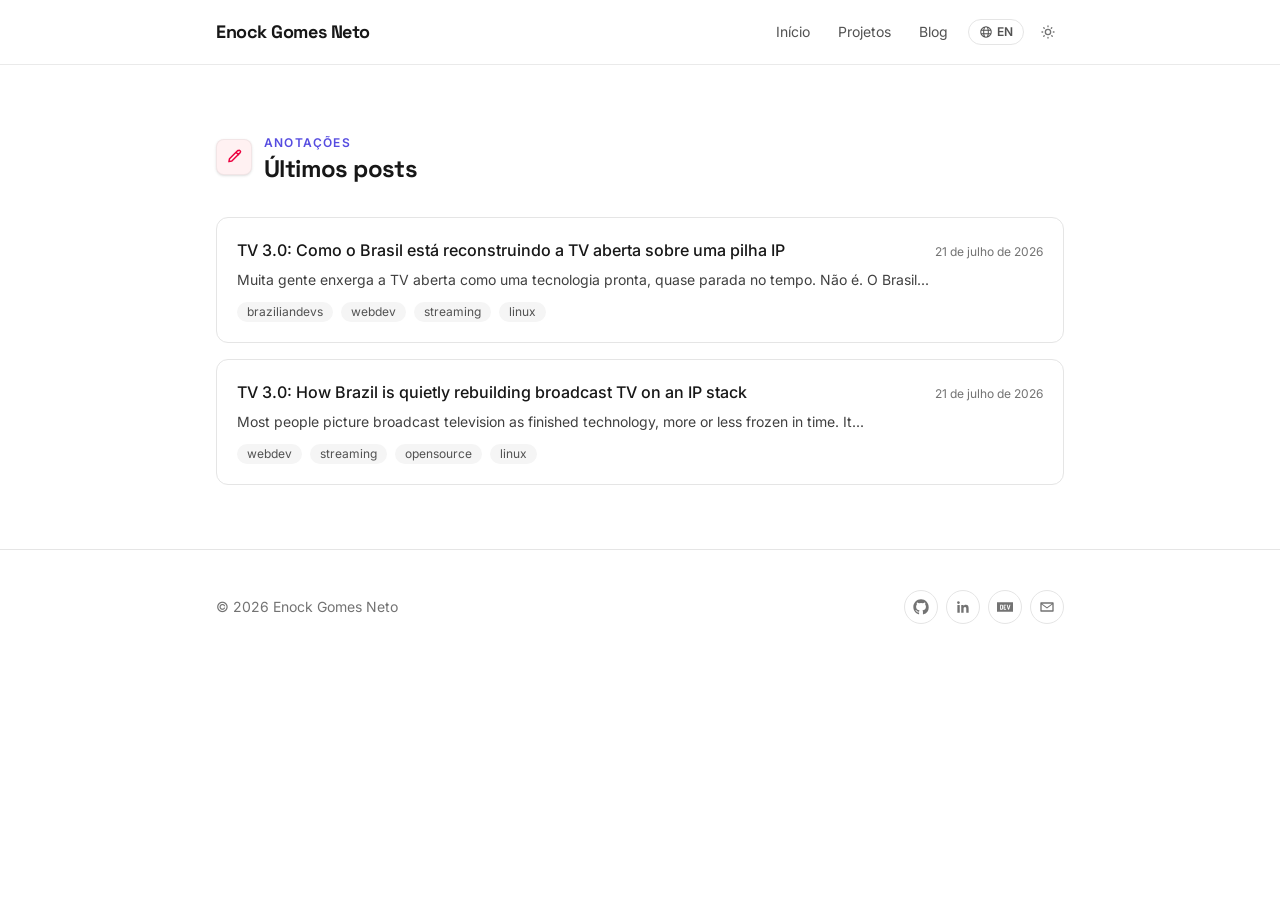
==== commit f170eaff: "Deploy from portfolio@8b4a519459819955eae8bb44451bca149217c39e enocknt/portfolio@8b4a519459819955eae" ====
--- a/blog/index.html
+++ b/blog/index.html
@@ -9,7 +9,7 @@
     const isDark = document.documentElement.classList.toggle('dark');
     localStorage.setItem('theme', isDark ? 'dark' : 'light');
   });
-</script><main id="main-content" class="mx-auto max-w-4xl px-6 py-12 sm:py-16"><div class="flex items-center gap-3"><span class="flex h-9 w-9 shrink-0 items-center justify-center rounded-lg shadow-sm ring-1 ring-inset ring-black/5 dark:ring-white/10 bg-rose-50 text-rose-600 dark:bg-rose-900/30 dark:text-rose-400"><svg xmlns="http://www.w3.org/2000/svg" viewBox="0 0 24 24" fill="none" stroke="currentColor" stroke-width="1.75" stroke-linecap="round" stroke-linejoin="round" class="h-5 w-5"><path d="M16.86 4.49a1.75 1.75 0 0 1 2.475 2.474l-9.9 9.9-3.535.707.707-3.536 9.9-9.9Z M14.75 6.6l2.65 2.65"></path></svg></span><div><span class="text-xs font-semibold uppercase tracking-widest text-accent-600 dark:text-accent-400">Anotações</span><h1 class="font-display text-2xl font-bold tracking-tight">Últimos posts</h1></div></div><div class="mt-8 rounded-xl border border-dashed border-neutral-300 p-8 text-center dark:border-neutral-700"><p class="text-neutral-600 dark:text-neutral-400">Ainda não publiquei nada por lá — quando publicar, os posts aparecem aqui automaticamente.</p><a href="https://dev.to/enocknt" target="_blank" rel="noopener" class="mt-4 inline-flex items-center gap-1.5 text-sm font-medium text-accent-600 hover:text-accent-700 dark:text-accent-400">Ver blog →</a></div></main><footer class="border-t border-neutral-200 dark:border-neutral-800"><div class="mx-auto flex max-w-4xl flex-col items-center gap-4 px-6 py-10 text-sm text-neutral-500 dark:text-neutral-400 sm:flex-row sm:justify-between"><p>© 2026 Enock Gomes Neto</p><div class="flex items-center gap-2 "><a href="https://github.com/enocknt" target="_blank" rel="me noopener" aria-label="GitHub" class="flex cursor-pointer items-center justify-center rounded-full border border-neutral-200 p-2 text-neutral-500 transition-all hover:-translate-y-0.5 hover:scale-110 hover:border-accent-300 hover:bg-accent-50 hover:text-accent-600 dark:border-neutral-800 dark:text-neutral-400 dark:hover:border-accent-800 dark:hover:bg-accent-900/30 dark:hover:text-accent-400"><svg xmlns="http://www.w3.org/2000/svg" viewBox="0 0 24 24" fill="currentColor" class="h-4 w-4"><path d="M12 .5C5.65.5.5 5.65.5 12c0 5.09 3.29 9.4 7.86 10.93.57.1.78-.25.78-.55 0-.27-.01-1.17-.02-2.12-3.2.7-3.88-1.36-3.88-1.36-.52-1.34-1.28-1.7-1.28-1.7-1.04-.72.08-.7.08-.7 1.16.08 1.77 1.2 1.77 1.2 1.03 1.78 2.7 1.26 3.36.96.1-.75.4-1.26.73-1.55-2.55-.29-5.24-1.28-5.24-5.7 0-1.26.45-2.29 1.19-3.09-.12-.29-.52-1.46.11-3.05 0 0 .97-.31 3.18 1.18a11 11 0 0 1 5.8 0c2.2-1.49 3.17-1.18 3.17-1.18.63 1.6.23 2.76.11 3.05.74.8 1.19 1.83 1.19 3.09 0 4.43-2.7 5.4-5.27 5.69.42.36.78 1.08.78 2.18 0 1.57-.01 2.83-.01 3.22 0 .3.2.66.79.55A10.52 10.52 0 0 0 23.5 12C23.5 5.65 18.35.5 12 .5Z"></path></svg></a><a href="https://www.linkedin.com/in/enocknt/" target="_blank" rel="me noopener" aria-label="LinkedIn" class="flex cursor-pointer items-center justify-center rounded-full border border-neutral-200 p-2 text-neutral-500 transition-all hover:-translate-y-0.5 hover:scale-110 hover:border-accent-300 hover:bg-accent-50 hover:text-accent-600 dark:border-neutral-800 dark:text-neutral-400 dark:hover:border-accent-800 dark:hover:bg-accent-900/30 dark:hover:text-accent-400"><svg xmlns="http://www.w3.org/2000/svg" viewBox="0 0 24 24" fill="currentColor" class="h-4 w-4"><path d="M20.45 20.45h-3.56v-5.57c0-1.33-.03-3.04-1.85-3.04-1.86 0-2.14 1.45-2.14 2.94v5.67H9.34V9h3.42v1.56h.05c.48-.9 1.64-1.85 3.38-1.85 3.6 0 4.27 2.37 4.27 5.46v6.28ZM5.34 7.43a2.07 2.07 0 1 1 0-4.13 2.07 2.07 0 0 1 0 4.13ZM7.12 20.45H3.56V9h3.56v11.45Z"></path></svg></a><a href="https://dev.to/enocknt" target="_blank" rel="me noopener" aria-label="Blog" class="flex cursor-pointer items-center justify-center rounded-full border border-neutral-200 p-2 text-neutral-500 transition-all hover:-translate-y-0.5 hover:scale-110 hover:border-accent-300 hover:bg-accent-50 hover:text-accent-600 dark:border-neutral-800 dark:text-neutral-400 dark:hover:border-accent-800 dark:hover:bg-accent-900/30 dark:hover:text-accent-400"><svg xmlns="http://www.w3.org/2000/svg" viewBox="0 0 24 24" fill="currentColor" class="h-4 w-4"><path d="M7.42 10.05c-.18-.16-.46-.23-.84-.23H6l.02 2.44.04 2.45.56-.02c.41 0 .63-.07.83-.26.24-.24.26-.36.26-2.2 0-1.91-.02-1.96-.29-2.18zM0 4.94v14.12h24V4.94H0zM8.56 15.3c-.44.58-1.06.77-2.53.77H4.71V8.53h1.4c1.67 0 2.16.18 2.6.9.27.43.29.6.32 2.57.05 2.23-.02 2.73-.47 3.3zm5.09-5.47h-2.47v1.77h1.52v1.28l-.72.04-.75.03v1.77l1.22.03 1.2.04v1.28h-1.6c-1.53 0-1.6-.01-1.87-.3l-.3-.28v-3.16c0-3.02.01-3.18.25-3.48.23-.31.25-.31 1.88-.31h1.64v1.3zm4.68 5.45c-.17.43-.64.79-1 .79-.18 0-.45-.15-.67-.39-.32-.32-.45-.63-.82-2.08l-.9-3.39-.45-1.67h.76c.4 0 .75.02.75.05 0 .06 1.16 4.54 1.26 4.83.04.15.32-.7.73-2.3l.66-2.52.74-.04c.4-.02.73 0 .73.04 0 .14-1.67 6.38-1.8 6.68z"></path></svg></a><button type="button" aria-label="E-mail" data-email-open data-email-user="enocknt" data-email-domain="gmail.com" class="flex cursor-pointer items-center justify-center rounded-full border border-neutral-200 p-2 text-neutral-500 transition-all hover:-translate-y-0.5 hover:scale-110 hover:border-accent-300 hover:bg-accent-50 hover:text-accent-600 dark:border-neutral-800 dark:text-neutral-400 dark:hover:border-accent-800 dark:hover:bg-accent-900/30 dark:hover:text-accent-400"><svg xmlns="http://www.w3.org/2000/svg" viewBox="0 0 24 24" fill="currentColor" class="h-4 w-4"><path d="M3 5h18a1 1 0 0 1 1 1v12a1 1 0 0 1-1 1H3a1 1 0 0 1-1-1V6a1 1 0 0 1 1-1Zm1.7 2 7.3 5.5L19.3 7H4.7Zm-.7 1.4V17h16V8.4l-7.4 5.6a1 1 0 0 1-1.2 0L4 8.4Z"></path></svg></button></div></div></footer><button id="back-to-top" type="button" aria-label="Back to top" class="fixed bottom-6 right-6 z-40 flex h-10 w-10 translate-y-4 cursor-pointer items-center justify-center rounded-full opacity-0 shadow-lg transition-all duration-300 pointer-events-none bg-neutral-900 text-white dark:bg-white dark:text-neutral-900"><svg xmlns="http://www.w3.org/2000/svg" viewBox="0 0 24 24" fill="none" stroke="currentColor" stroke-width="2" stroke-linecap="round" stroke-linejoin="round" class="h-4 w-4"><path d="M12 19V5m0 0-6 6m6-6 6 6"></path></svg></button><script>
+</script><main id="main-content" class="mx-auto max-w-4xl px-6 py-12 sm:py-16"><div class="flex items-center gap-3"><span class="flex h-9 w-9 shrink-0 items-center justify-center rounded-lg shadow-sm ring-1 ring-inset ring-black/5 dark:ring-white/10 bg-rose-50 text-rose-600 dark:bg-rose-900/30 dark:text-rose-400"><svg xmlns="http://www.w3.org/2000/svg" viewBox="0 0 24 24" fill="none" stroke="currentColor" stroke-width="1.75" stroke-linecap="round" stroke-linejoin="round" class="h-5 w-5"><path d="M16.86 4.49a1.75 1.75 0 0 1 2.475 2.474l-9.9 9.9-3.535.707.707-3.536 9.9-9.9Z M14.75 6.6l2.65 2.65"></path></svg></span><div><span class="text-xs font-semibold uppercase tracking-widest text-accent-600 dark:text-accent-400">Anotações</span><h1 class="font-display text-2xl font-bold tracking-tight">Últimos posts</h1></div></div><div class="mt-8 space-y-4" data-reveal><a href="https://dev.to/enocknt/tv-30-como-o-brasil-esta-reconstruindo-a-tv-aberta-sobre-uma-pilha-ip-268o" target="_blank" rel="noopener" class="block rounded-xl border border-neutral-200 p-5 transition-all hover:-translate-y-0.5 hover:border-rose-200 hover:shadow-md dark:border-neutral-800 dark:hover:border-rose-800"><div class="flex flex-wrap items-baseline justify-between gap-x-4"><h2 class="font-medium hover:text-accent-600 dark:hover:text-accent-400">TV 3.0: Como o Brasil está reconstruindo a TV aberta sobre uma pilha IP</h2><time class="shrink-0 text-xs text-neutral-500 dark:text-neutral-400" datetime="2026-07-21T13:36:24.000Z">21 de julho de 2026</time></div><p class="mt-2 text-sm text-neutral-700 dark:text-neutral-300">Muita gente enxerga a TV aberta como uma tecnologia pronta, quase parada no tempo. Não é. O Brasil...</p><div class="mt-3 flex flex-wrap gap-2"><span class="rounded-full bg-neutral-100 px-2.5 py-0.5 text-xs text-neutral-600 dark:bg-neutral-900 dark:text-neutral-400">braziliandevs</span><span class="rounded-full bg-neutral-100 px-2.5 py-0.5 text-xs text-neutral-600 dark:bg-neutral-900 dark:text-neutral-400">webdev</span><span class="rounded-full bg-neutral-100 px-2.5 py-0.5 text-xs text-neutral-600 dark:bg-neutral-900 dark:text-neutral-400">streaming</span><span class="rounded-full bg-neutral-100 px-2.5 py-0.5 text-xs text-neutral-600 dark:bg-neutral-900 dark:text-neutral-400">linux</span></div></a><a href="https://dev.to/enocknt/tv-30-how-brazil-is-quietly-rebuilding-broadcast-tv-on-an-ip-stack-ecg" target="_blank" rel="noopener" class="block rounded-xl border border-neutral-200 p-5 transition-all hover:-translate-y-0.5 hover:border-rose-200 hover:shadow-md dark:border-neutral-800 dark:hover:border-rose-800"><div class="flex flex-wrap items-baseline justify-between gap-x-4"><h2 class="font-medium hover:text-accent-600 dark:hover:text-accent-400">TV 3.0: How Brazil is quietly rebuilding broadcast TV on an IP stack</h2><time class="shrink-0 text-xs text-neutral-500 dark:text-neutral-400" datetime="2026-07-21T13:35:33.000Z">21 de julho de 2026</time></div><p class="mt-2 text-sm text-neutral-700 dark:text-neutral-300">Most people picture broadcast television as finished technology, more or less frozen in time. It...</p><div class="mt-3 flex flex-wrap gap-2"><span class="rounded-full bg-neutral-100 px-2.5 py-0.5 text-xs text-neutral-600 dark:bg-neutral-900 dark:text-neutral-400">webdev</span><span class="rounded-full bg-neutral-100 px-2.5 py-0.5 text-xs text-neutral-600 dark:bg-neutral-900 dark:text-neutral-400">streaming</span><span class="rounded-full bg-neutral-100 px-2.5 py-0.5 text-xs text-neutral-600 dark:bg-neutral-900 dark:text-neutral-400">opensource</span><span class="rounded-full bg-neutral-100 px-2.5 py-0.5 text-xs text-neutral-600 dark:bg-neutral-900 dark:text-neutral-400">linux</span></div></a></div></main><footer class="border-t border-neutral-200 dark:border-neutral-800"><div class="mx-auto flex max-w-4xl flex-col items-center gap-4 px-6 py-10 text-sm text-neutral-500 dark:text-neutral-400 sm:flex-row sm:justify-between"><p>© 2026 Enock Gomes Neto</p><div class="flex items-center gap-2 "><a href="https://github.com/enocknt" target="_blank" rel="me noopener" aria-label="GitHub" class="flex cursor-pointer items-center justify-center rounded-full border border-neutral-200 p-2 text-neutral-500 transition-all hover:-translate-y-0.5 hover:scale-110 hover:border-accent-300 hover:bg-accent-50 hover:text-accent-600 dark:border-neutral-800 dark:text-neutral-400 dark:hover:border-accent-800 dark:hover:bg-accent-900/30 dark:hover:text-accent-400"><svg xmlns="http://www.w3.org/2000/svg" viewBox="0 0 24 24" fill="currentColor" class="h-4 w-4"><path d="M12 .5C5.65.5.5 5.65.5 12c0 5.09 3.29 9.4 7.86 10.93.57.1.78-.25.78-.55 0-.27-.01-1.17-.02-2.12-3.2.7-3.88-1.36-3.88-1.36-.52-1.34-1.28-1.7-1.28-1.7-1.04-.72.08-.7.08-.7 1.16.08 1.77 1.2 1.77 1.2 1.03 1.78 2.7 1.26 3.36.96.1-.75.4-1.26.73-1.55-2.55-.29-5.24-1.28-5.24-5.7 0-1.26.45-2.29 1.19-3.09-.12-.29-.52-1.46.11-3.05 0 0 .97-.31 3.18 1.18a11 11 0 0 1 5.8 0c2.2-1.49 3.17-1.18 3.17-1.18.63 1.6.23 2.76.11 3.05.74.8 1.19 1.83 1.19 3.09 0 4.43-2.7 5.4-5.27 5.69.42.36.78 1.08.78 2.18 0 1.57-.01 2.83-.01 3.22 0 .3.2.66.79.55A10.52 10.52 0 0 0 23.5 12C23.5 5.65 18.35.5 12 .5Z"></path></svg></a><a href="https://www.linkedin.com/in/enocknt/" target="_blank" rel="me noopener" aria-label="LinkedIn" class="flex cursor-pointer items-center justify-center rounded-full border border-neutral-200 p-2 text-neutral-500 transition-all hover:-translate-y-0.5 hover:scale-110 hover:border-accent-300 hover:bg-accent-50 hover:text-accent-600 dark:border-neutral-800 dark:text-neutral-400 dark:hover:border-accent-800 dark:hover:bg-accent-900/30 dark:hover:text-accent-400"><svg xmlns="http://www.w3.org/2000/svg" viewBox="0 0 24 24" fill="currentColor" class="h-4 w-4"><path d="M20.45 20.45h-3.56v-5.57c0-1.33-.03-3.04-1.85-3.04-1.86 0-2.14 1.45-2.14 2.94v5.67H9.34V9h3.42v1.56h.05c.48-.9 1.64-1.85 3.38-1.85 3.6 0 4.27 2.37 4.27 5.46v6.28ZM5.34 7.43a2.07 2.07 0 1 1 0-4.13 2.07 2.07 0 0 1 0 4.13ZM7.12 20.45H3.56V9h3.56v11.45Z"></path></svg></a><a href="https://dev.to/enocknt" target="_blank" rel="me noopener" aria-label="Blog" class="flex cursor-pointer items-center justify-center rounded-full border border-neutral-200 p-2 text-neutral-500 transition-all hover:-translate-y-0.5 hover:scale-110 hover:border-accent-300 hover:bg-accent-50 hover:text-accent-600 dark:border-neutral-800 dark:text-neutral-400 dark:hover:border-accent-800 dark:hover:bg-accent-900/30 dark:hover:text-accent-400"><svg xmlns="http://www.w3.org/2000/svg" viewBox="0 0 24 24" fill="currentColor" class="h-4 w-4"><path d="M7.42 10.05c-.18-.16-.46-.23-.84-.23H6l.02 2.44.04 2.45.56-.02c.41 0 .63-.07.83-.26.24-.24.26-.36.26-2.2 0-1.91-.02-1.96-.29-2.18zM0 4.94v14.12h24V4.94H0zM8.56 15.3c-.44.58-1.06.77-2.53.77H4.71V8.53h1.4c1.67 0 2.16.18 2.6.9.27.43.29.6.32 2.57.05 2.23-.02 2.73-.47 3.3zm5.09-5.47h-2.47v1.77h1.52v1.28l-.72.04-.75.03v1.77l1.22.03 1.2.04v1.28h-1.6c-1.53 0-1.6-.01-1.87-.3l-.3-.28v-3.16c0-3.02.01-3.18.25-3.48.23-.31.25-.31 1.88-.31h1.64v1.3zm4.68 5.45c-.17.43-.64.79-1 .79-.18 0-.45-.15-.67-.39-.32-.32-.45-.63-.82-2.08l-.9-3.39-.45-1.67h.76c.4 0 .75.02.75.05 0 .06 1.16 4.54 1.26 4.83.04.15.32-.7.73-2.3l.66-2.52.74-.04c.4-.02.73 0 .73.04 0 .14-1.67 6.38-1.8 6.68z"></path></svg></a><button type="button" aria-label="E-mail" data-email-open data-email-user="enocknt" data-email-domain="gmail.com" class="flex cursor-pointer items-center justify-center rounded-full border border-neutral-200 p-2 text-neutral-500 transition-all hover:-translate-y-0.5 hover:scale-110 hover:border-accent-300 hover:bg-accent-50 hover:text-accent-600 dark:border-neutral-800 dark:text-neutral-400 dark:hover:border-accent-800 dark:hover:bg-accent-900/30 dark:hover:text-accent-400"><svg xmlns="http://www.w3.org/2000/svg" viewBox="0 0 24 24" fill="currentColor" class="h-4 w-4"><path d="M3 5h18a1 1 0 0 1 1 1v12a1 1 0 0 1-1 1H3a1 1 0 0 1-1-1V6a1 1 0 0 1 1-1Zm1.7 2 7.3 5.5L19.3 7H4.7Zm-.7 1.4V17h16V8.4l-7.4 5.6a1 1 0 0 1-1.2 0L4 8.4Z"></path></svg></button></div></div></footer><button id="back-to-top" type="button" aria-label="Back to top" class="fixed bottom-6 right-6 z-40 flex h-10 w-10 translate-y-4 cursor-pointer items-center justify-center rounded-full opacity-0 shadow-lg transition-all duration-300 pointer-events-none bg-neutral-900 text-white dark:bg-white dark:text-neutral-900"><svg xmlns="http://www.w3.org/2000/svg" viewBox="0 0 24 24" fill="none" stroke="currentColor" stroke-width="2" stroke-linecap="round" stroke-linejoin="round" class="h-4 w-4"><path d="M12 19V5m0 0-6 6m6-6 6 6"></path></svg></button><script>
   const btn = document.getElementById('back-to-top');
   if (btn) {
     const toggle = () => {
